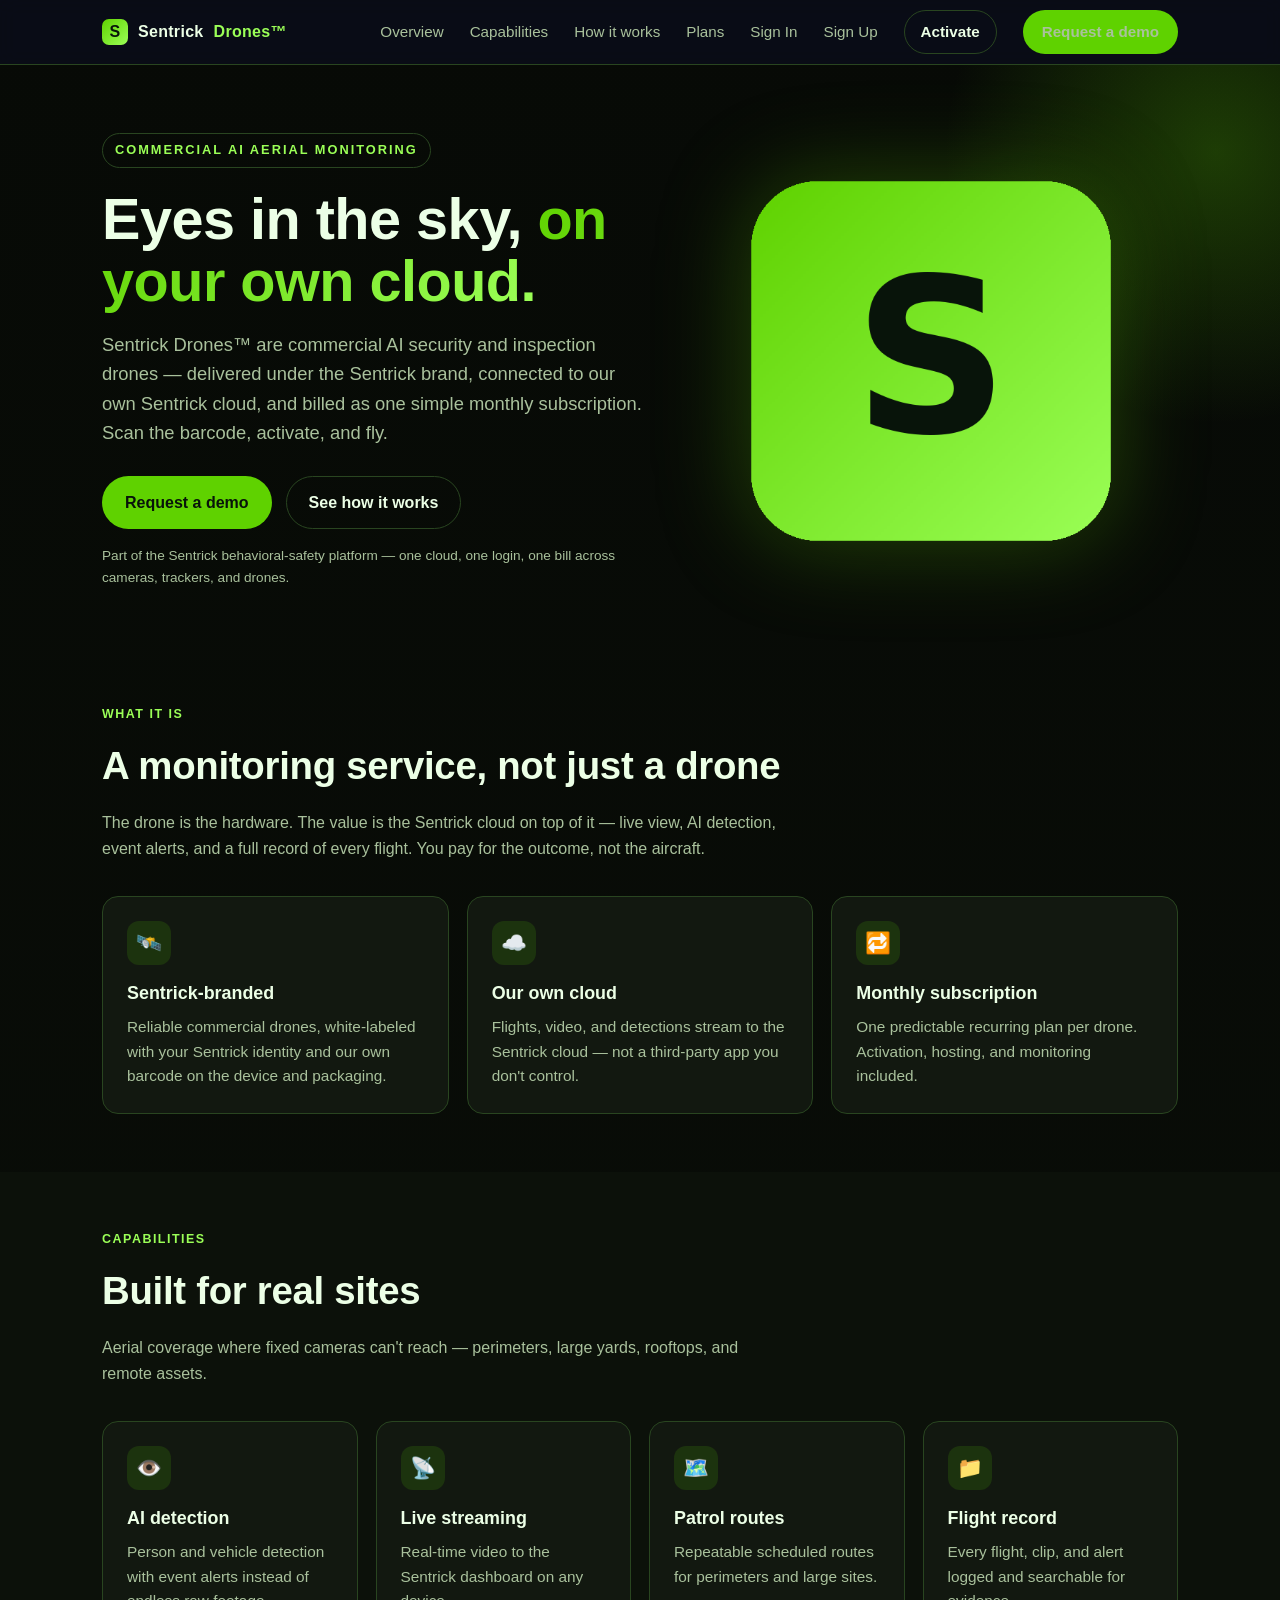
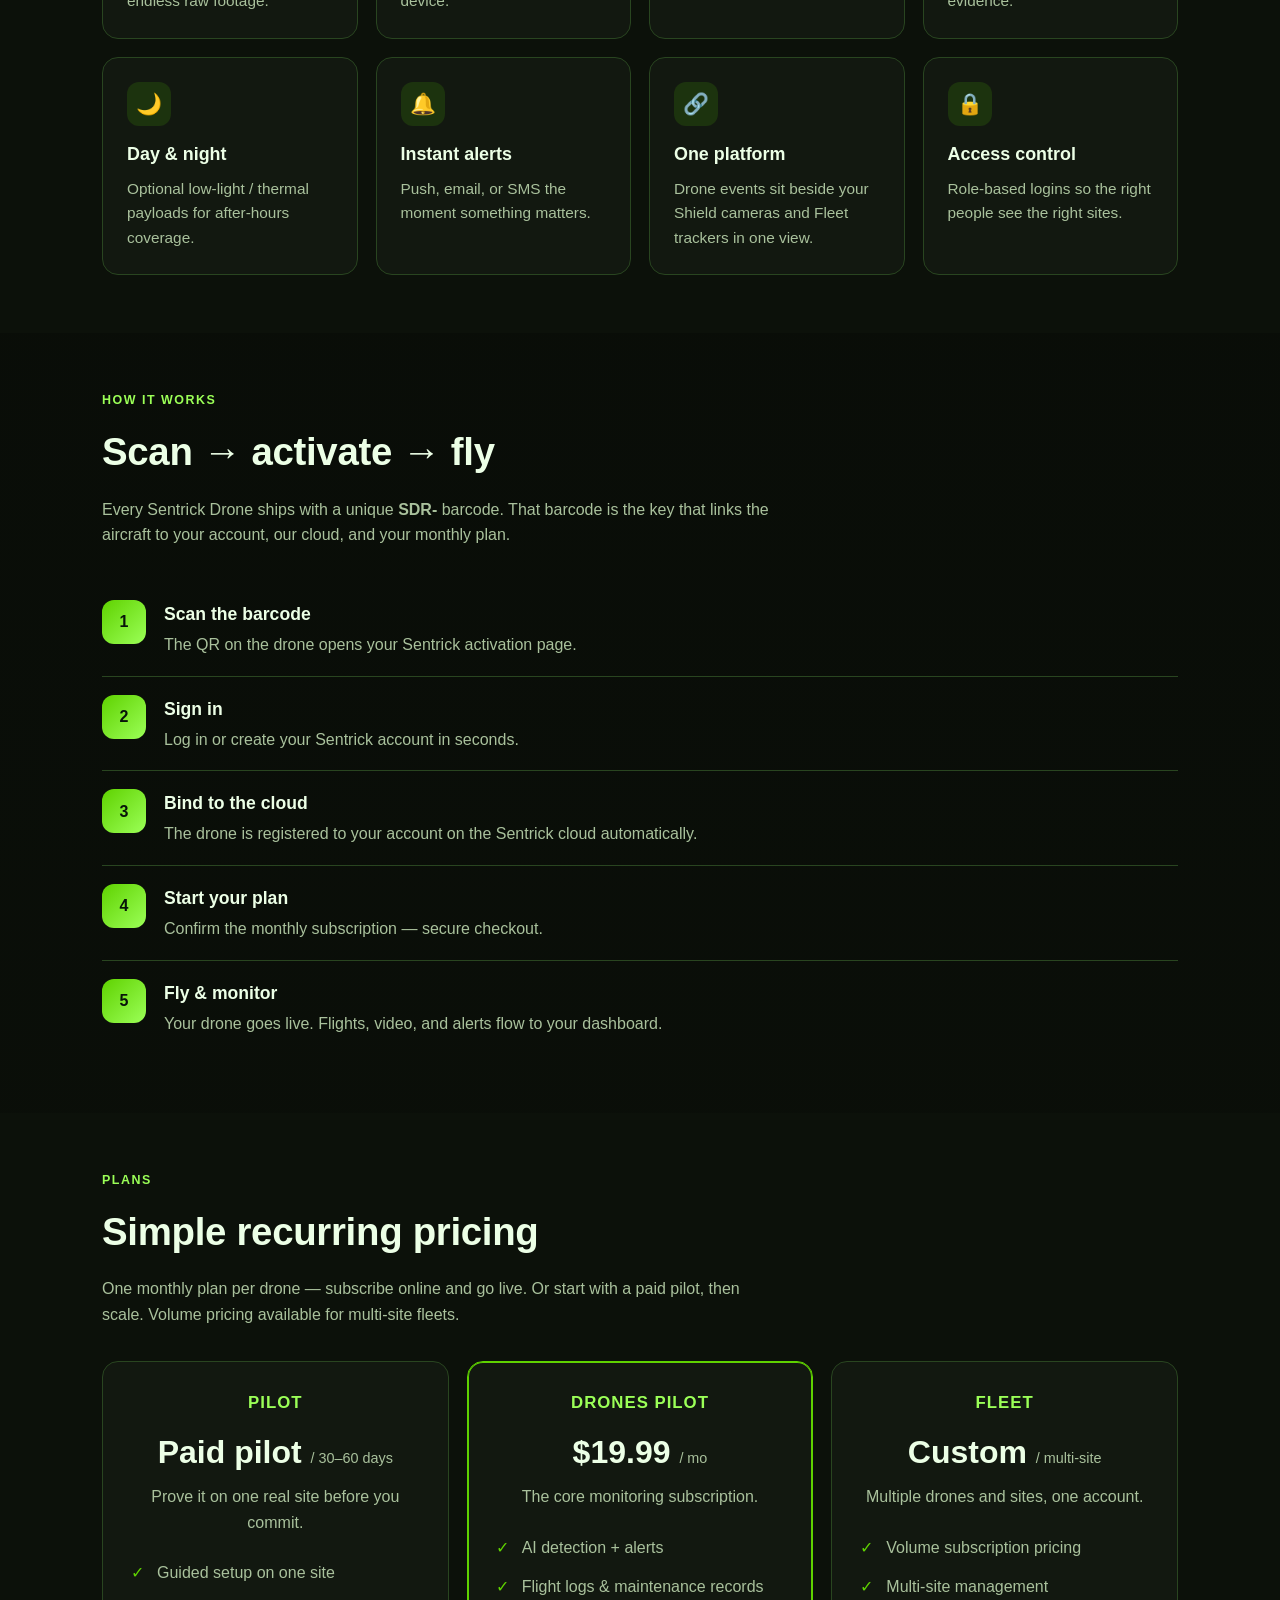
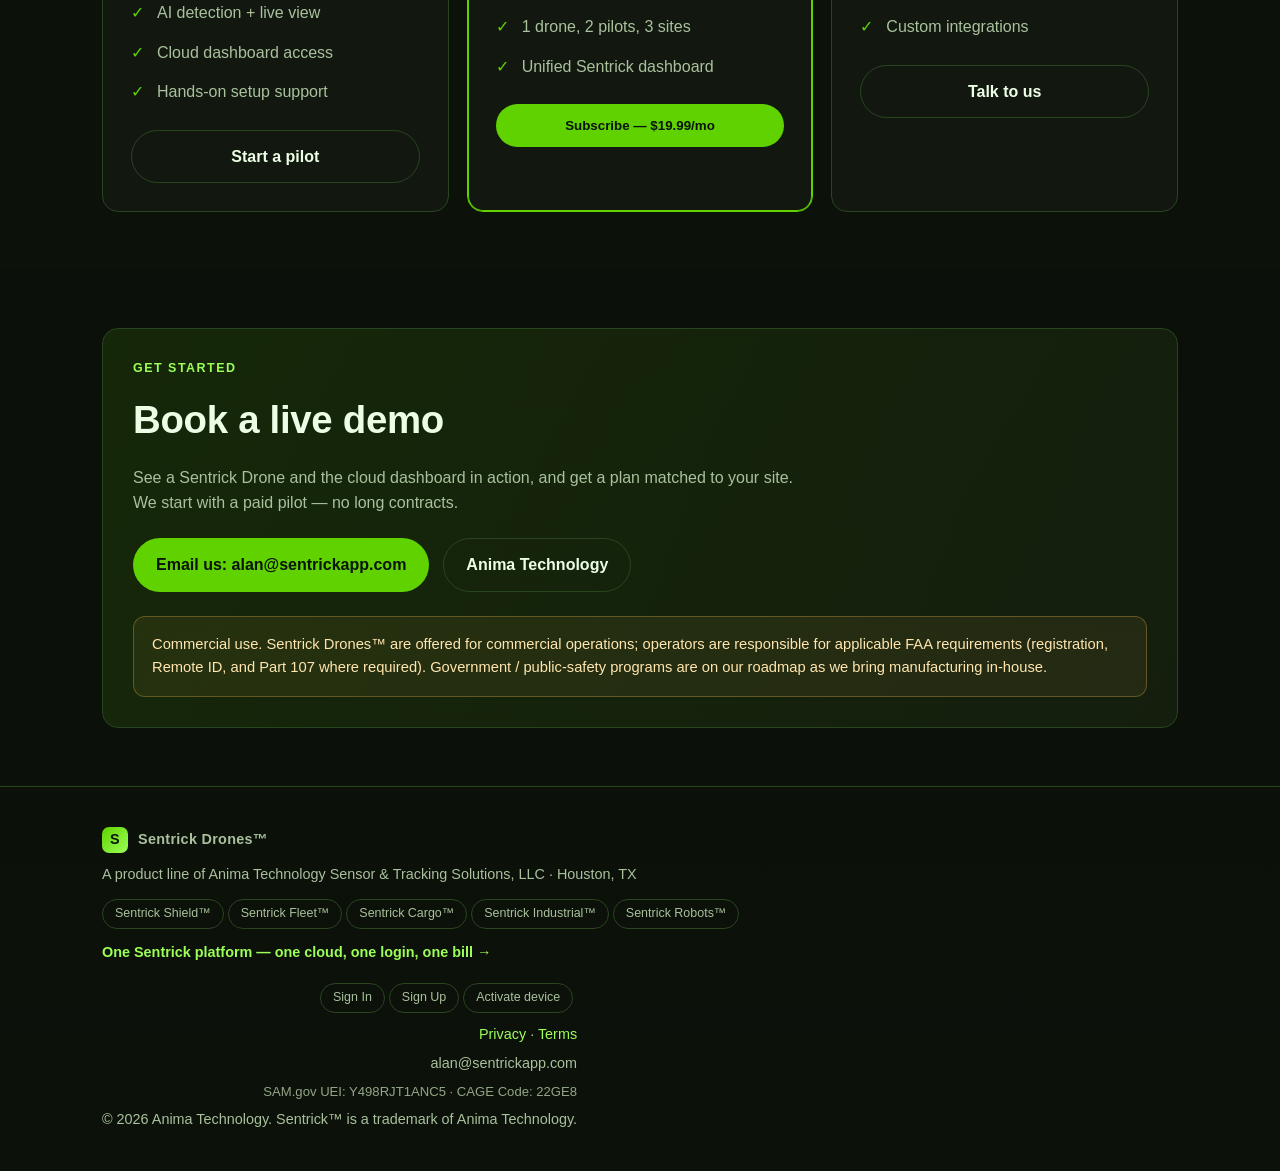
==== index.html @ fcdff90f "deploy full site: add pricing (data-plan + central cart.js) and all pages" ====
<!DOCTYPE html>
<html lang="en">
<head>
<meta charset="UTF-8" />
<meta name="viewport" content="width=device-width, initial-scale=1.0" />
<title>Sentrick Drones™ — AI Aerial Monitoring on Your Own Cloud</title>
<meta name="description" content="Sentrick Drones™ — commercial AI aerial security and monitoring. Sentrick-branded drones, our own cloud, one simple monthly subscription. Scan, activate, fly." />
<style>
  :root{
    --bg:#070a06; --bg2:#0c110a; --card:#121810; --line:#294520;
    --ink:#ecffe6; --muted:#a9c19c; --accent:#5fd200; --accent2:#9bff57; --accent-ink:#08140a;
    --radius:16px; --max:1120px;
  }
  *{box-sizing:border-box;margin:0;padding:0}
  html{scroll-behavior:smooth}
  body{background:linear-gradient(180deg,var(--bg),var(--bg2));color:var(--ink);
    font-family:-apple-system,BlinkMacSystemFont,"Segoe UI",Roboto,Helvetica,Arial,sans-serif;line-height:1.6;-webkit-font-smoothing:antialiased}
  a{color:inherit;text-decoration:none}
  .wrap{max-width:var(--max);margin:0 auto;padding:0 22px}
  .btn{display:inline-block;background:var(--accent);color:var(--accent-ink);font-weight:700;
    padding:13px 22px;border-radius:999px;border:1px solid transparent;transition:.2s;cursor:pointer}
  .btn:hover{background:var(--accent2)}
  .btn.ghost{background:transparent;color:var(--ink);border-color:var(--line)}
  .btn.ghost:hover{border-color:var(--accent)}
  /* nav */
  nav{position:sticky;top:0;z-index:20;background:rgba(10,14,26,.82);backdrop-filter:blur(10px);border-bottom:1px solid var(--line)}
  nav .wrap{display:flex;align-items:center;justify-content:space-between;height:64px}
  .brand{display:flex;align-items:center;gap:10px;font-weight:800;letter-spacing:.3px}
  .brand .dot{width:26px;height:26px;border-radius:7px;background:linear-gradient(135deg,var(--accent),var(--accent2));display:grid;place-items:center;color:var(--accent-ink);font-weight:900}
  .logomark{height:32px;width:auto}
  .navlinks{display:flex;gap:26px;align-items:center}
  .navlinks a{color:var(--muted);font-size:.95rem}
  .navlinks a:hover{color:var(--ink)}
  @media(max-width:760px){.navlinks{display:none}}
  /* hero */
  .hero{padding:66px 0 56px;position:relative;overflow:hidden}
  .hero .wrap{display:grid;grid-template-columns:1.05fr .95fr;gap:34px;align-items:center;position:relative;z-index:1}
  .hero-art img{width:100%;max-width:460px;margin:0 auto;display:block;filter:drop-shadow(0 0 46px rgba(95,210,0,.3))}
  @media(max-width:860px){.hero .wrap{grid-template-columns:1fr}.hero-art{order:-1}.hero-art img{max-width:320px}}
  .hero:before{content:"";position:absolute;inset:-40% -20% auto auto;width:640px;height:640px;
    background:radial-gradient(circle,rgba(95,210,0,.25),transparent 60%);pointer-events:none}
  .eyebrow{display:inline-block;color:var(--accent2);font-weight:700;font-size:.8rem;letter-spacing:2px;text-transform:uppercase;border:1px solid var(--line);padding:6px 12px;border-radius:999px;margin-bottom:20px}
  h1{font-size:clamp(2.1rem,5vw,3.6rem);line-height:1.08;letter-spacing:-.5px;margin-bottom:18px}
  h1 span{background:linear-gradient(120deg,var(--accent),var(--accent2));-webkit-background-clip:text;background-clip:text;color:transparent}
  .lede{color:var(--muted);font-size:1.15rem;max-width:640px;margin-bottom:28px}
  .cta-row{display:flex;gap:14px;flex-wrap:wrap;margin-bottom:16px}
  .fine{color:var(--muted);font-size:.85rem}
  /* sections */
  section{padding:58px 0}
  .kicker{color:var(--accent2);font-weight:700;letter-spacing:1.5px;text-transform:uppercase;font-size:.78rem;margin-bottom:10px}
  h2{font-size:clamp(1.6rem,3.5vw,2.4rem);letter-spacing:-.3px;margin-bottom:14px}
  .sub{color:var(--muted);max-width:680px;margin-bottom:34px}
  .grid{display:grid;gap:18px}
  .g3{grid-template-columns:repeat(3,1fr)}
  .g4{grid-template-columns:repeat(4,1fr)}
  .g2{grid-template-columns:repeat(2,1fr)}
  @media(max-width:900px){.g3,.g4{grid-template-columns:repeat(2,1fr)}}
  @media(max-width:620px){.g2,.g3,.g4{grid-template-columns:1fr}}
  .card{background:var(--card);border:1px solid var(--line);border-radius:var(--radius);padding:24px;transition:.2s}
  .card:hover{border-color:var(--accent);transform:translateY(-3px)}
  .card .ic{width:44px;height:44px;border-radius:12px;background:rgba(95,210,0,.14);display:grid;place-items:center;font-size:1.3rem;margin-bottom:14px}
  .card h3{font-size:1.12rem;margin-bottom:8px}
  .card p{color:var(--muted);font-size:.96rem}
  /* steps */
  .steps{counter-reset:s}
  .step{display:flex;gap:18px;align-items:flex-start;padding:18px 0;border-bottom:1px solid var(--line)}
  .step:last-child{border-bottom:0}
  .step .n{counter-increment:s;flex:0 0 44px;height:44px;border-radius:12px;background:linear-gradient(135deg,var(--accent),var(--accent2));color:var(--accent-ink);display:grid;place-items:center;font-weight:900}
  .step .n:before{content:counter(s)}
  .step h3{font-size:1.1rem;margin-bottom:4px}
  .step p{color:var(--muted)}
  /* pricing */
  .price{background:var(--card);border:1px solid var(--line);border-radius:var(--radius);padding:28px;text-align:center}
  .price.featured{border-color:var(--accent);box-shadow:0 0 0 1px var(--accent) inset}
  .price h3{font-size:1.05rem;color:var(--accent2);text-transform:uppercase;letter-spacing:1px;margin-bottom:10px}
  .price .amt{font-size:2rem;font-weight:800;margin-bottom:6px}
  .price .amt small{font-size:.9rem;color:var(--muted);font-weight:500}
  .price ul{list-style:none;text-align:left;margin:18px 0;color:var(--muted)}
  .price li{padding:7px 0 7px 26px;position:relative}
  .price li:before{content:"✓";position:absolute;left:0;color:var(--accent)}
  /* callout */
  .callout{background:linear-gradient(120deg,rgba(95,210,0,.12),rgba(155,255,87,.06));border:1px solid var(--line);border-radius:var(--radius);padding:30px}
  .note{background:rgba(255,196,84,.07);border:1px solid rgba(255,196,84,.28);border-radius:12px;padding:16px 18px;color:#ffe6b0;font-size:.92rem}
  /* footer */
  footer{border-top:1px solid var(--line);padding:40px 0;color:var(--muted);font-size:.9rem}
  .foot{display:flex;justify-content:space-between;flex-wrap:wrap;gap:16px}
  .pill{display:inline-block;border:1px solid var(--line);border-radius:999px;padding:4px 12px;font-size:.78rem;color:var(--muted);margin:3px 4px 0 0;transition:.2s}
  .pill:hover{border-color:var(--accent);color:var(--ink)}
</style>
</head>
<body>

<nav>
  <div class="wrap">
    <a href="#" class="brand"><span class="dot">S</span> Sentrick <span style="color:var(--accent2)">Drones™</span></a>
    <div class="navlinks">
      <a href="#what">Overview</a>
      <a href="#caps">Capabilities</a>
      <a href="#how">How it works</a>
      <a href="#pricing">Plans</a>
      <a href="https://sentrickapp.com/login">Sign In</a>
      <a href="https://sentrickapp.com/login#signup">Sign Up</a>
      <a href="https://sentrickapp.com/activate" class="btn ghost" style="padding:9px 16px">Activate</a>
      <a href="#contact" class="btn" style="padding:9px 18px">Request a demo</a>
    </div>
  </div>
</nav>

<header class="hero">
  <div class="wrap">
    <div class="hero-copy">
      <span class="eyebrow">Commercial AI Aerial Monitoring</span>
      <h1>Eyes in the sky, <span>on your own cloud.</span></h1>
      <p class="lede">Sentrick Drones™ are commercial AI security and inspection drones — delivered under the Sentrick brand, connected to our own Sentrick cloud, and billed as one simple monthly subscription. Scan the barcode, activate, and fly.</p>
      <div class="cta-row">
        <a href="#contact" class="btn">Request a demo</a>
        <a href="#how" class="btn ghost">See how it works</a>
      </div>
      <p class="fine">Part of the Sentrick behavioral-safety platform — one cloud, one login, one bill across cameras, trackers, and drones.</p>
    </div>
    <div class="hero-art"><img src="logo.png" alt="Sentrick Drones — Anima Technology"></div>
  </div>
</header>

<section id="what">
  <div class="wrap">
    <div class="kicker">What it is</div>
    <h2>A monitoring service, not just a drone</h2>
    <p class="sub">The drone is the hardware. The value is the Sentrick cloud on top of it — live view, AI detection, event alerts, and a full record of every flight. You pay for the outcome, not the aircraft.</p>
    <div class="grid g3">
      <div class="card"><div class="ic">🛰️</div><h3>Sentrick-branded</h3><p>Reliable commercial drones, white-labeled with your Sentrick identity and our own barcode on the device and packaging.</p></div>
      <div class="card"><div class="ic">☁️</div><h3>Our own cloud</h3><p>Flights, video, and detections stream to the Sentrick cloud — not a third-party app you don't control.</p></div>
      <div class="card"><div class="ic">🔁</div><h3>Monthly subscription</h3><p>One predictable recurring plan per drone. Activation, hosting, and monitoring included.</p></div>
    </div>
  </div>
</section>

<section id="caps" style="background:var(--bg2)">
  <div class="wrap">
    <div class="kicker">Capabilities</div>
    <h2>Built for real sites</h2>
    <p class="sub">Aerial coverage where fixed cameras can't reach — perimeters, large yards, rooftops, and remote assets.</p>
    <div class="grid g4">
      <div class="card"><div class="ic">👁️</div><h3>AI detection</h3><p>Person and vehicle detection with event alerts instead of endless raw footage.</p></div>
      <div class="card"><div class="ic">📡</div><h3>Live streaming</h3><p>Real-time video to the Sentrick dashboard on any device.</p></div>
      <div class="card"><div class="ic">🗺️</div><h3>Patrol routes</h3><p>Repeatable scheduled routes for perimeters and large sites.</p></div>
      <div class="card"><div class="ic">📁</div><h3>Flight record</h3><p>Every flight, clip, and alert logged and searchable for evidence.</p></div>
      <div class="card"><div class="ic">🌙</div><h3>Day & night</h3><p>Optional low-light / thermal payloads for after-hours coverage.</p></div>
      <div class="card"><div class="ic">🔔</div><h3>Instant alerts</h3><p>Push, email, or SMS the moment something matters.</p></div>
      <div class="card"><div class="ic">🔗</div><h3>One platform</h3><p>Drone events sit beside your Shield cameras and Fleet trackers in one view.</p></div>
      <div class="card"><div class="ic">🔒</div><h3>Access control</h3><p>Role-based logins so the right people see the right sites.</p></div>
    </div>
  </div>
</section>

<section id="how">
  <div class="wrap">
    <div class="kicker">How it works</div>
    <h2>Scan → activate → fly</h2>
    <p class="sub">Every Sentrick Drone ships with a unique <strong>SDR-</strong> barcode. That barcode is the key that links the aircraft to your account, our cloud, and your monthly plan.</p>
    <div class="steps">
      <div class="step"><div class="n"></div><div><h3>Scan the barcode</h3><p>The QR on the drone opens your Sentrick activation page.</p></div></div>
      <div class="step"><div class="n"></div><div><h3>Sign in</h3><p>Log in or create your Sentrick account in seconds.</p></div></div>
      <div class="step"><div class="n"></div><div><h3>Bind to the cloud</h3><p>The drone is registered to your account on the Sentrick cloud automatically.</p></div></div>
      <div class="step"><div class="n"></div><div><h3>Start your plan</h3><p>Confirm the monthly subscription — secure checkout.</p></div></div>
      <div class="step"><div class="n"></div><div><h3>Fly & monitor</h3><p>Your drone goes live. Flights, video, and alerts flow to your dashboard.</p></div></div>
    </div>
  </div>
</section>

<section id="pricing" style="background:var(--bg2)">
  <div class="wrap">
    <div class="kicker">Plans</div>
    <h2>Simple recurring pricing</h2>
    <p class="sub">One monthly plan per drone — subscribe online and go live. Or start with a paid pilot, then scale. Volume pricing available for multi-site fleets.</p>
    <div class="grid g3">
      <div class="price"><h3>Pilot</h3><div class="amt">Paid pilot <small>/ 30–60 days</small></div><p style="color:var(--muted)">Prove it on one real site before you commit.</p><ul><li>Guided setup on one site</li><li>AI detection + live view</li><li>Cloud dashboard access</li><li>Hands-on setup support</li></ul><a href="#contact" class="btn ghost" style="width:100%">Start a pilot</a></div>
      <div class="price featured" data-plan-card="drones_pilot"><h3>Drones Pilot</h3><div class="amt" data-plan-price>$19.99 <small>/ mo</small></div><p style="color:var(--muted)">The core monitoring subscription.</p><ul><li>AI detection + alerts</li><li>Flight logs & maintenance records</li><li>1 drone, 2 pilots, 3 sites</li><li>Unified Sentrick dashboard</li></ul><button class="btn" style="width:100%" data-sentrick-buy data-plan="drones_pilot" data-name="Drones Pilot (monthly)" data-amount="$19.99" data-recurring="true">Subscribe — $19.99/mo</button></div>
      <div class="price"><h3>Fleet</h3><div class="amt">Custom <small>/ multi-site</small></div><p style="color:var(--muted)">Multiple drones and sites, one account.</p><ul><li>Volume subscription pricing</li><li>Multi-site management</li><li>Custom integrations</li></ul><a href="#contact" class="btn ghost" style="width:100%">Talk to us</a></div>
    </div>
  </div>
</section>

<section id="contact">
  <div class="wrap">
    <div class="callout">
      <div class="kicker">Get started</div>
      <h2>Book a live demo</h2>
      <p class="sub" style="margin-bottom:22px">See a Sentrick Drone and the cloud dashboard in action, and get a plan matched to your site. We start with a paid pilot — no long contracts.</p>
      <div class="cta-row">
        <a href="mailto:alan@sentrickapp.com?subject=Sentrick%20Drones%20demo" class="btn">Email us: alan@sentrickapp.com</a>
        <a href="https://www.animatechusa.com" class="btn ghost" target="_blank" rel="noopener">Anima Technology</a>
      </div>
      <div class="note" style="margin-top:24px">Commercial use. Sentrick Drones™ are offered for commercial operations; operators are responsible for applicable FAA requirements (registration, Remote ID, and Part 107 where required). Government / public-safety programs are on our roadmap as we bring manufacturing in-house.</div>
    </div>
  </div>
</section>

<!-- ================= SENTRICK PRODUCTS — READY-TO-ACTIVATE (hidden until images/products arrive) =================
  TO ACTIVATE when supplier photos + Stripe price IDs are ready:
   1) Duplicate one product card (the div marked PRODUCT CARD) per product.
   2) Set <img src> to the product photo + alt text.
   3) Fill Name, one-line Description, Price.
   4) On the <button>: for a SUBSCRIPTION set data-plan="<catalog plan_key>" and data-recurring="true" (never a price ID - the server resolves the price). For one-time HARDWARE set data-price="<Stripe price ID>" and data-recurring="false".
   5) Remove  style="display:none"  from the <section id="products"> below to go live (and add a nav link to #products).
  Buttons already use the live Sentrick cart.js -> Stripe checkout. Full guide: Sentrick_Products_HowTo.md
================================================================================================================= -->
<section id="products" style="display:none;padding:56px 0;border-top:1px solid rgba(128,128,128,.18)">
  <div class="wrap">
    <div style="font-weight:700;letter-spacing:1.5px;text-transform:uppercase;font-size:.75rem;opacity:.7;margin-bottom:8px">Products</div>
    <h2 style="margin:0 0 8px">Our devices</h2>
    <p style="opacity:.75;max-width:640px;margin:0 0 26px">Own your hardware in one secure checkout, powered by the Sentrick cloud.</p>
    <div style="display:grid;grid-template-columns:repeat(auto-fit,minmax(250px,1fr));gap:20px">
            <!-- PRODUCT CARD (hardware not yet available — honest Coming Soon / Request a Pilot; NO price, NO checkout, no data-sentrick-buy so cart.js never binds) -->
      <div style="border:1px solid rgba(128,128,128,.22);border-radius:16px;padding:18px;display:flex;flex-direction:column">
        <div style="aspect-ratio:4/3;background:rgba(128,128,128,.10);border-radius:12px;overflow:hidden;margin-bottom:14px"></div>
        <h3 style="margin:0 0 6px">Coming Soon</h3>
        <p style="opacity:.8;font-size:.95rem;margin:0 0 12px;flex:1">Sentrick hardware for this line isn’t available for purchase yet. Pilots are available on request.</p>
        <a href="mailto:info@animatechusa.com?subject=Request%20a%20Pilot" class="btn ghost" style="width:100%;text-align:center;text-decoration:none;box-sizing:border-box">Request a Pilot</a>
      </div>
      <!-- END PRODUCT CARD -->
    </div>
  </div>
</section>
<!-- ===================== END SENTRICK PRODUCTS SCAFFOLD ===================== -->
<footer>
  <div class="wrap foot">
    <div>
      <div class="brand" style="margin-bottom:10px"><span class="dot">S</span> Sentrick Drones™</div>
      <div>A product line of Anima Technology Sensor &amp; Tracking Solutions, LLC · Houston, TX</div>
      <div style="margin-top:10px">
        <a class="pill" href="https://www.sentrickshield.com">Sentrick Shield™</a><a class="pill" href="https://www.sentrickfleet.com">Sentrick Fleet™</a><a class="pill" href="https://www.sentrickcargo.com">Sentrick Cargo™</a><a class="pill" href="https://www.sentrickindustrial.com">Sentrick Industrial™</a><a class="pill" href="https://www.sentrickrobots.com">Sentrick Robots™</a>
        <div style="margin-top:12px"><a href="https://www.sentrickapp.com" style="color:var(--accent2);font-weight:600">One Sentrick platform — one cloud, one login, one bill →</a></div>
      </div>
    </div>
    <div style="text-align:right">
      <div style="margin-bottom:10px"><a class="pill" href="https://sentrickapp.com/login">Sign In</a><a class="pill" href="https://sentrickapp.com/login#signup">Sign Up</a><a class="pill" href="https://sentrickapp.com/activate">Activate device</a></div>
      <div style="margin-bottom:6px"><a href="privacy.html" style="color:var(--accent2)">Privacy</a> · <a href="terms.html" style="color:var(--accent2)">Terms</a></div>
      <div>alan@sentrickapp.com</div>
      <div style="margin-top:6px;font-size:.82rem;opacity:.85">SAM.gov UEI: Y498RJT1ANC5 · CAGE Code: 22GE8</div>
      <div style="margin-top:6px">© 2026 Anima Technology. Sentrick™ is a trademark of Anima Technology.</div>
    </div>
  </div>
</footer>

<script src="https://sentrickapp.com/cart.js" defer></script>
</body>
</html>
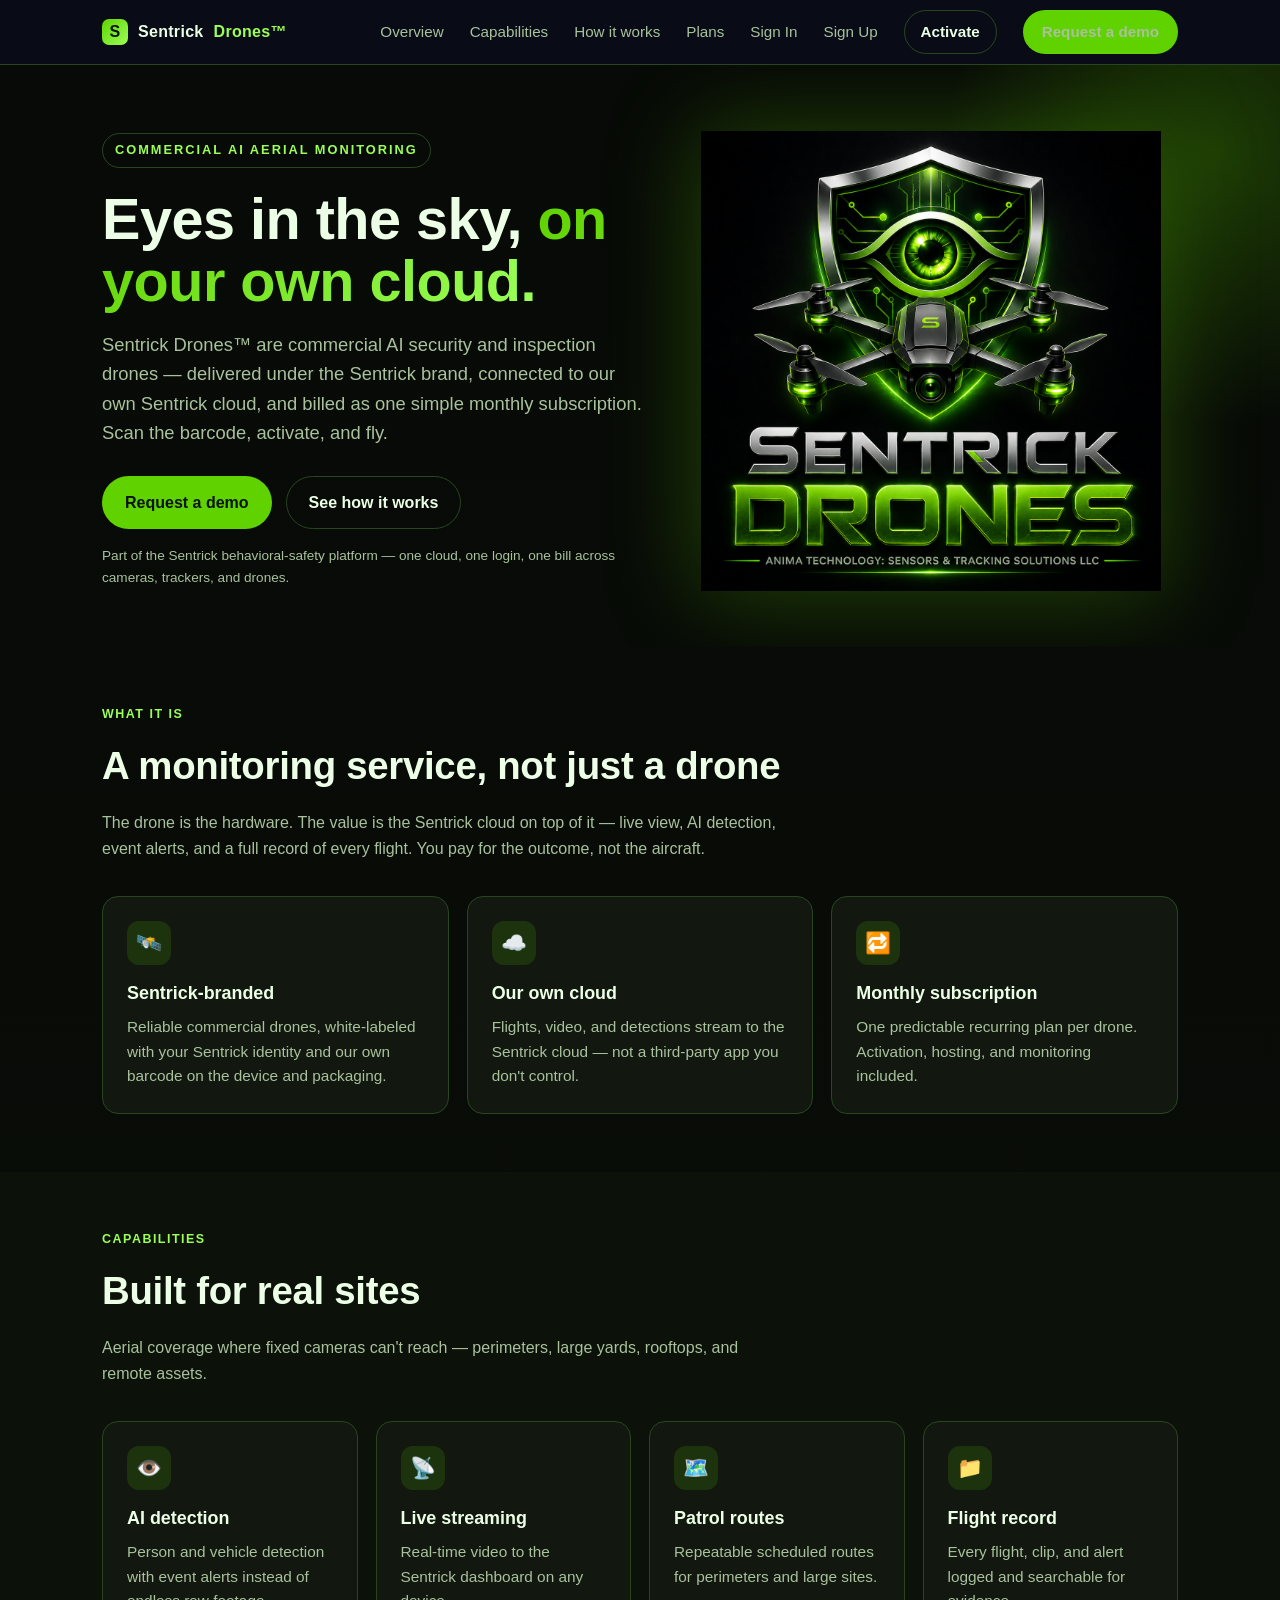
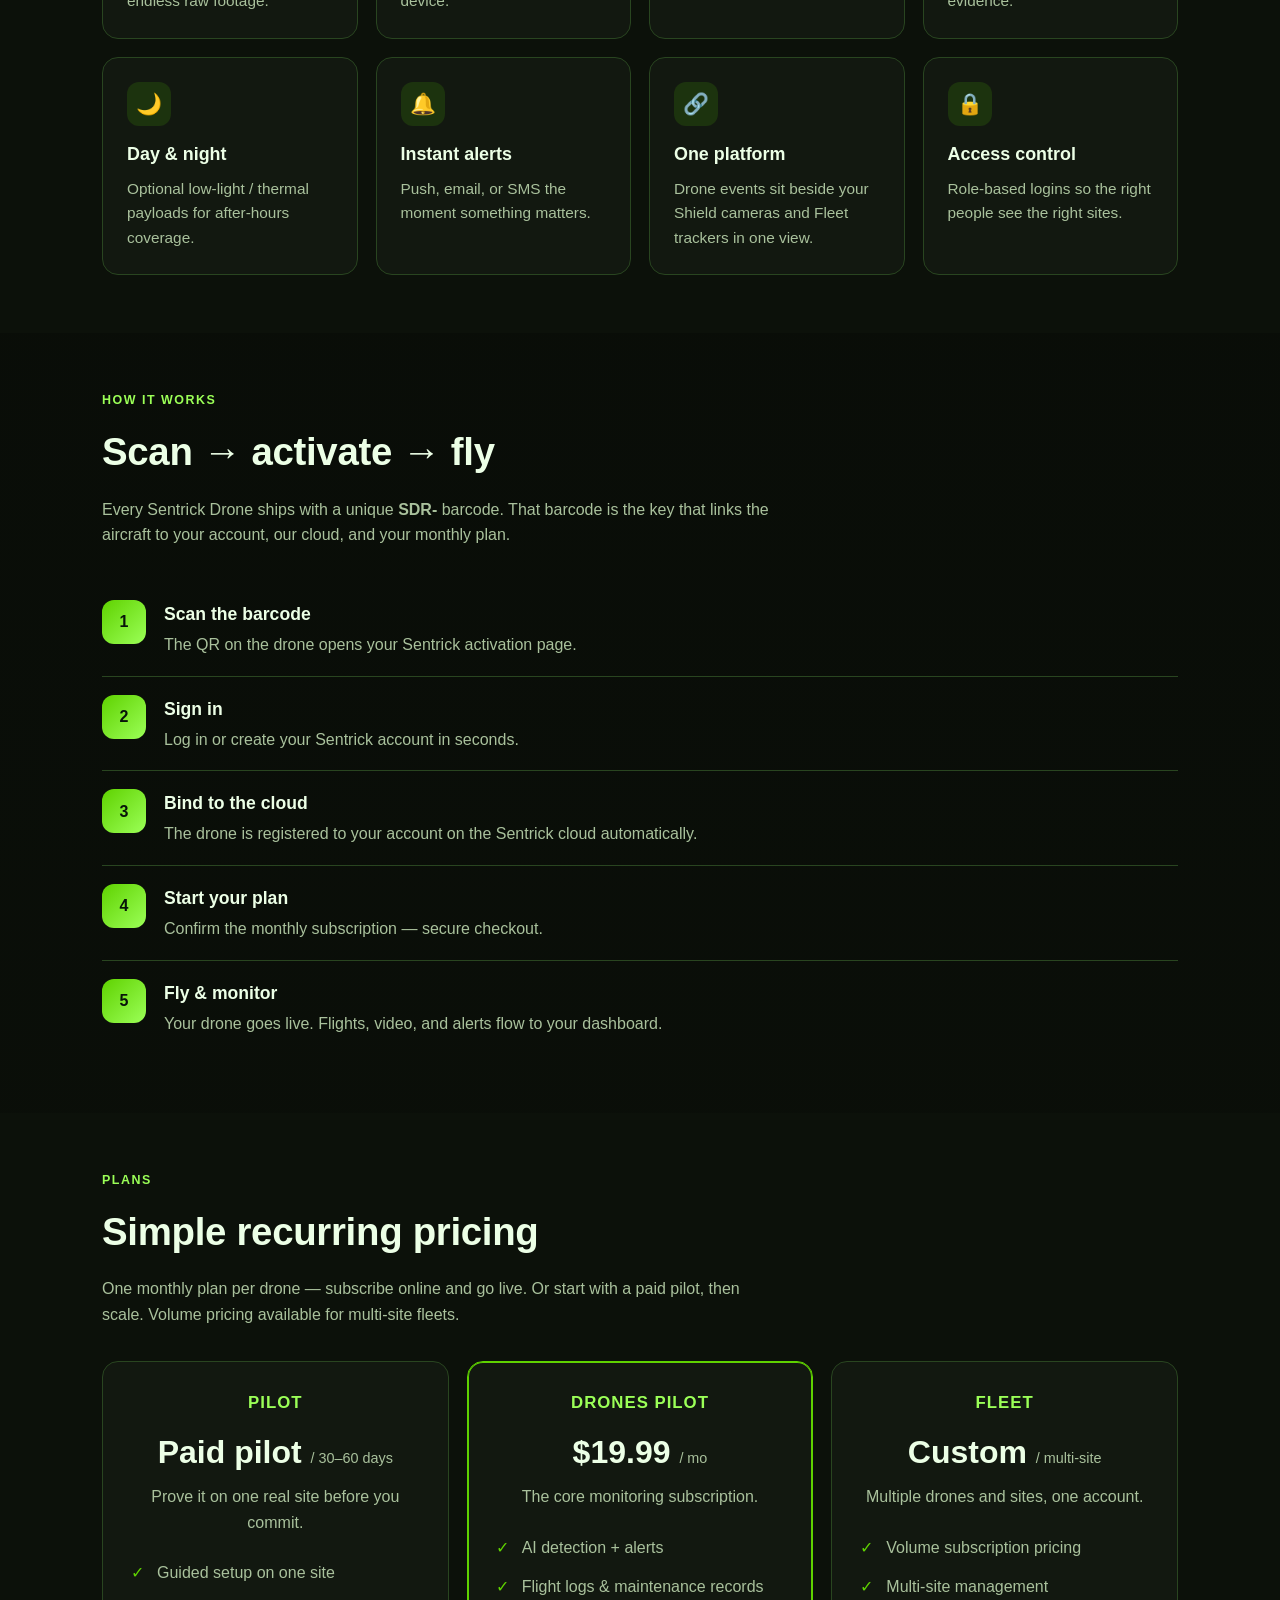
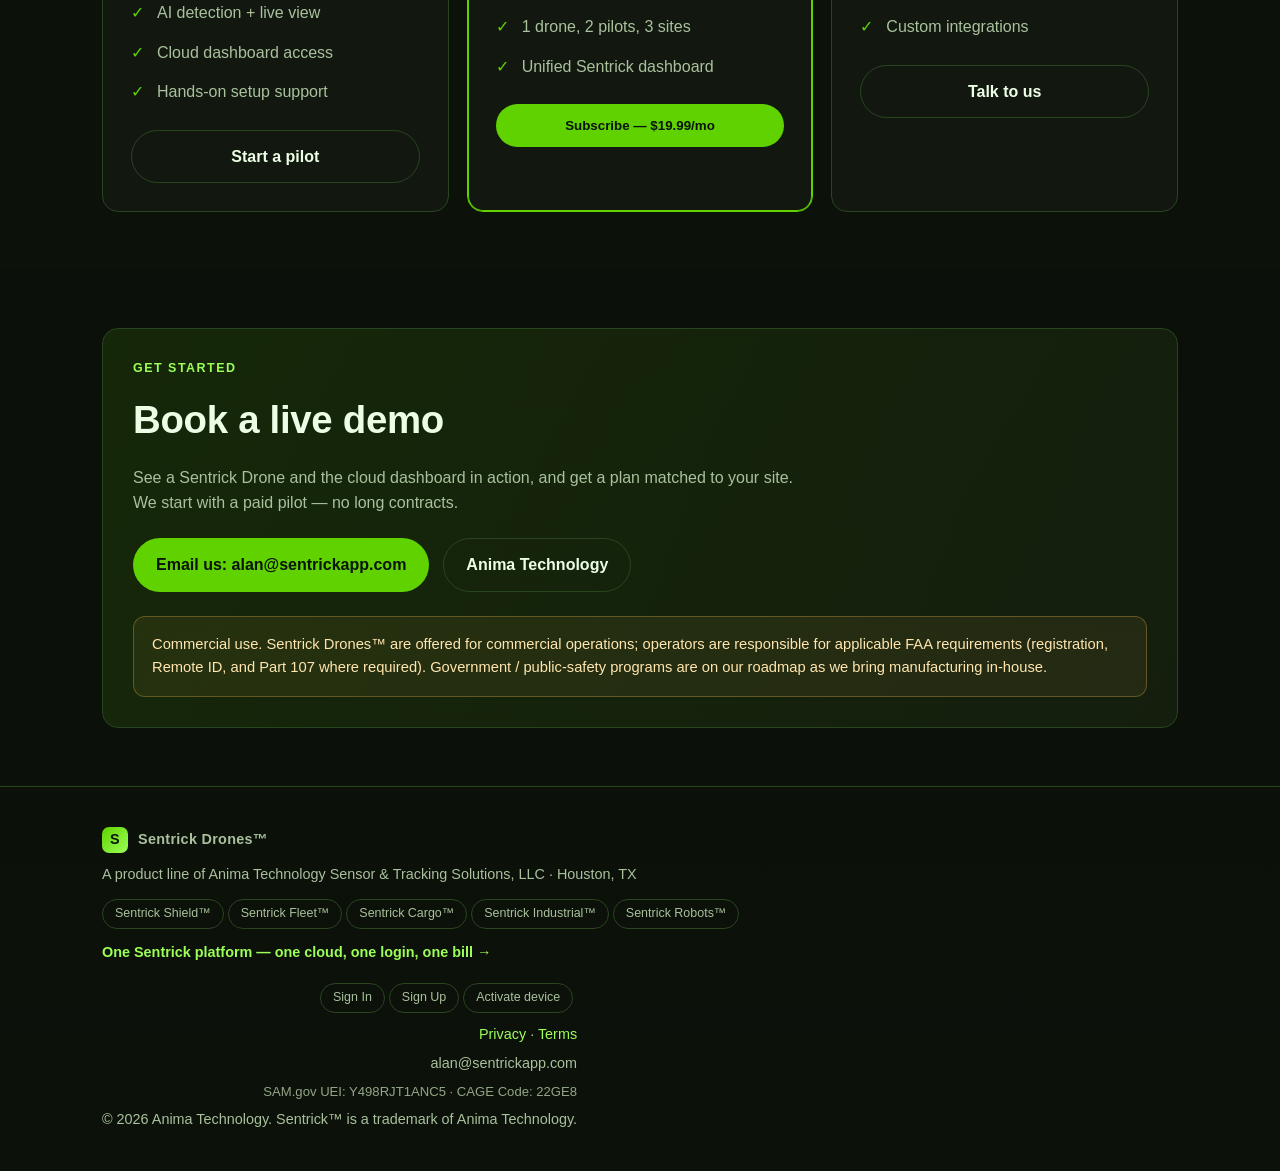
==== commit 9e83ed75: "Fix broken www.* cross-links -> apex domains (SSL)" ====
--- a/index.html
+++ b/index.html
@@ -229,8 +229,8 @@
       <div class="brand" style="margin-bottom:10px"><span class="dot">S</span> Sentrick Drones™</div>
       <div>A product line of Anima Technology Sensor &amp; Tracking Solutions, LLC · Houston, TX</div>
       <div style="margin-top:10px">
-        <a class="pill" href="https://www.sentrickshield.com">Sentrick Shield™</a><a class="pill" href="https://www.sentrickfleet.com">Sentrick Fleet™</a><a class="pill" href="https://www.sentrickcargo.com">Sentrick Cargo™</a><a class="pill" href="https://www.sentrickindustrial.com">Sentrick Industrial™</a><a class="pill" href="https://www.sentrickrobots.com">Sentrick Robots™</a>
-        <div style="margin-top:12px"><a href="https://www.sentrickapp.com" style="color:var(--accent2);font-weight:600">One Sentrick platform — one cloud, one login, one bill →</a></div>
+        <a class="pill" href="https://sentrickshield.com">Sentrick Shield™</a><a class="pill" href="https://sentrickfleet.com">Sentrick Fleet™</a><a class="pill" href="https://sentrickcargo.com">Sentrick Cargo™</a><a class="pill" href="https://sentrickindustrial.com">Sentrick Industrial™</a><a class="pill" href="https://sentrickrobots.com">Sentrick Robots™</a>
+        <div style="margin-top:12px"><a href="https://sentrickapp.com" style="color:var(--accent2);font-weight:600">One Sentrick platform — one cloud, one login, one bill →</a></div>
       </div>
     </div>
     <div style="text-align:right">
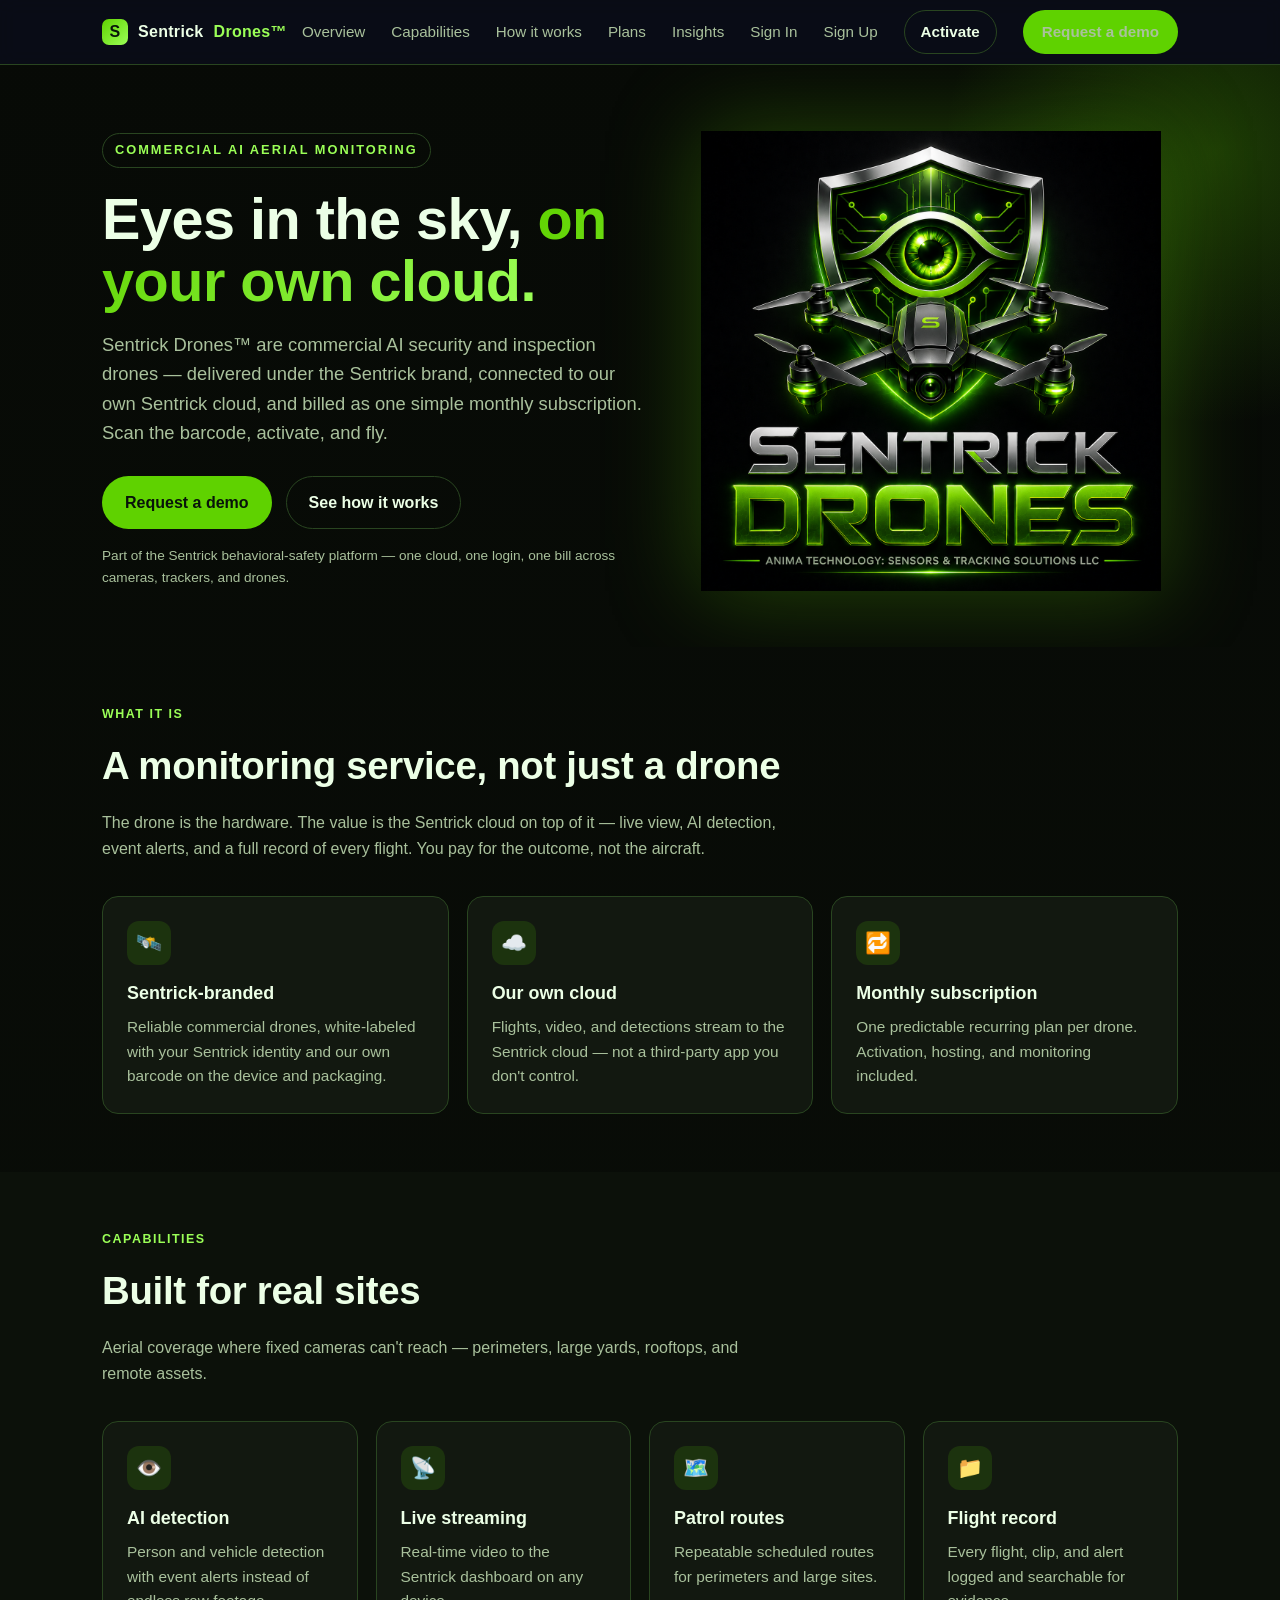
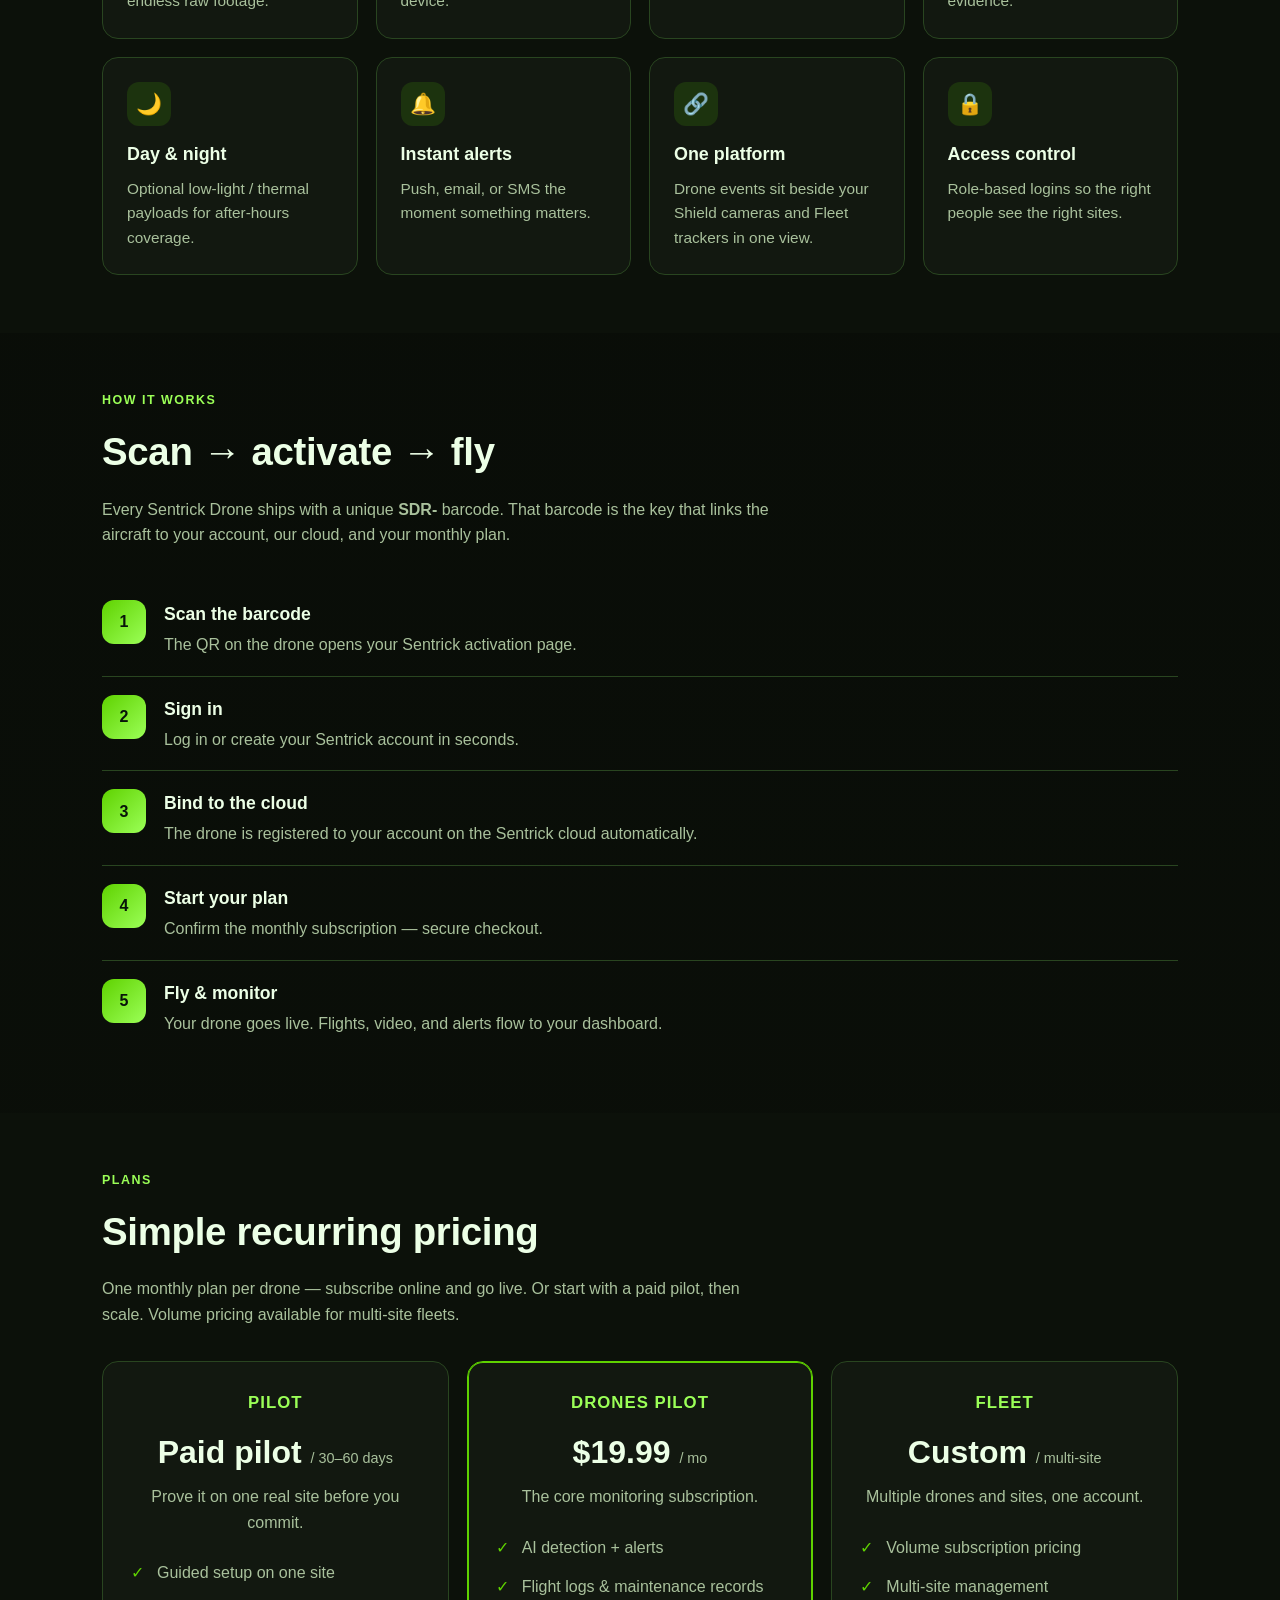
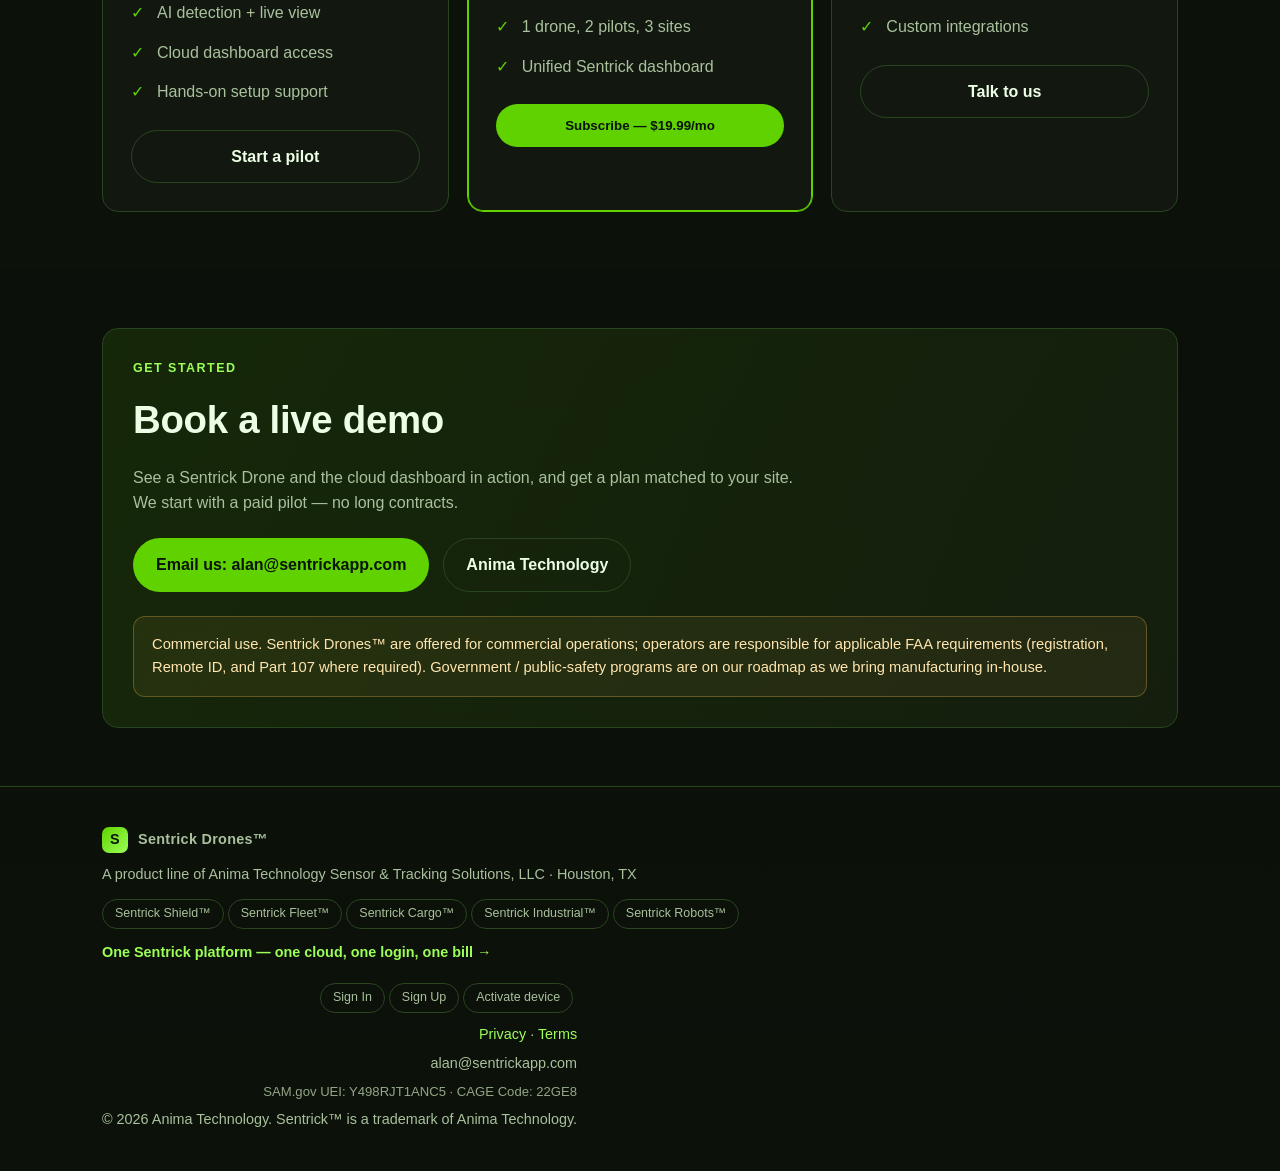
==== commit b304fec3: "Add files via upload" ====
--- a/index.html
+++ b/index.html
@@ -87,6 +87,9 @@
   .pill{display:inline-block;border:1px solid var(--line);border-radius:999px;padding:4px 12px;font-size:.78rem;color:var(--muted);margin:3px 4px 0 0;transition:.2s}
   .pill:hover{border-color:var(--accent);color:var(--ink)}
 </style>
+<!-- Google tag (gtag.js) --><script async src="https://www.googletagmanager.com/gtag/js?id=G-S0K74J8F6M"></script><script>window.dataLayer=window.dataLayer||[];function gtag(){dataLayer.push(arguments);}gtag("js",new Date());gtag("config","G-S0K74J8F6M");</script>
+<link rel="canonical" href="https://sentrickdrones.com/"><meta property="og:type" content="website"><meta property="og:site_name" content="Sentrick Drones™"><meta property="og:title" content="Sentrick Drones™ — AI Aerial Monitoring on Your Own Cloud"><meta property="og:description" content="Sentrick Drones™ — commercial AI aerial security and monitoring. Sentrick-branded drones, our own cloud, one simple monthly subscription. Scan, activate, fly."><meta property="og:url" content="https://sentrickdrones.com/"><meta property="og:image" content="https://sentrickdrones.com/logo.png"><meta name="twitter:card" content="summary_large_image"><meta name="twitter:title" content="Sentrick Drones™ — AI Aerial Monitoring on Your Own Cloud"><meta name="twitter:description" content="Sentrick Drones™ — commercial AI aerial security and monitoring. Sentrick-branded drones, our own cloud, one simple monthly subscription. Scan, activate, fly."><meta name="twitter:image" content="https://sentrickdrones.com/logo.png">
+<link rel="icon" href="/favicon.svg"><script type="application/ld+json">{"@context":"https://schema.org","@type":"Organization","name":"Sentrick Drones","url":"https://sentrickdrones.com","logo":"https://sentrickdrones.com/logo.png","parentOrganization":{"@type":"Organization","name":"Anima Technology Sensor & Tracking Solutions, LLC"}}</script>
 </head>
 <body>
 
@@ -98,6 +101,7 @@
       <a href="#caps">Capabilities</a>
       <a href="#how">How it works</a>
       <a href="#pricing">Plans</a>
+      <a href="blog.html">Insights</a>
       <a href="https://sentrickapp.com/login">Sign In</a>
       <a href="https://sentrickapp.com/login#signup">Sign Up</a>
       <a href="https://sentrickapp.com/activate" class="btn ghost" style="padding:9px 16px">Activate</a>
@@ -189,7 +193,7 @@
       <p class="sub" style="margin-bottom:22px">See a Sentrick Drone and the cloud dashboard in action, and get a plan matched to your site. We start with a paid pilot — no long contracts.</p>
       <div class="cta-row">
         <a href="mailto:alan@sentrickapp.com?subject=Sentrick%20Drones%20demo" class="btn">Email us: alan@sentrickapp.com</a>
-        <a href="https://www.animatechusa.com" class="btn ghost" target="_blank" rel="noopener">Anima Technology</a>
+        <a href="https://animatechusa.com" class="btn ghost" target="_blank" rel="noopener">Anima Technology</a>
       </div>
       <div class="note" style="margin-top:24px">Commercial use. Sentrick Drones™ are offered for commercial operations; operators are responsible for applicable FAA requirements (registration, Remote ID, and Part 107 where required). Government / public-safety programs are on our roadmap as we bring manufacturing in-house.</div>
     </div>
